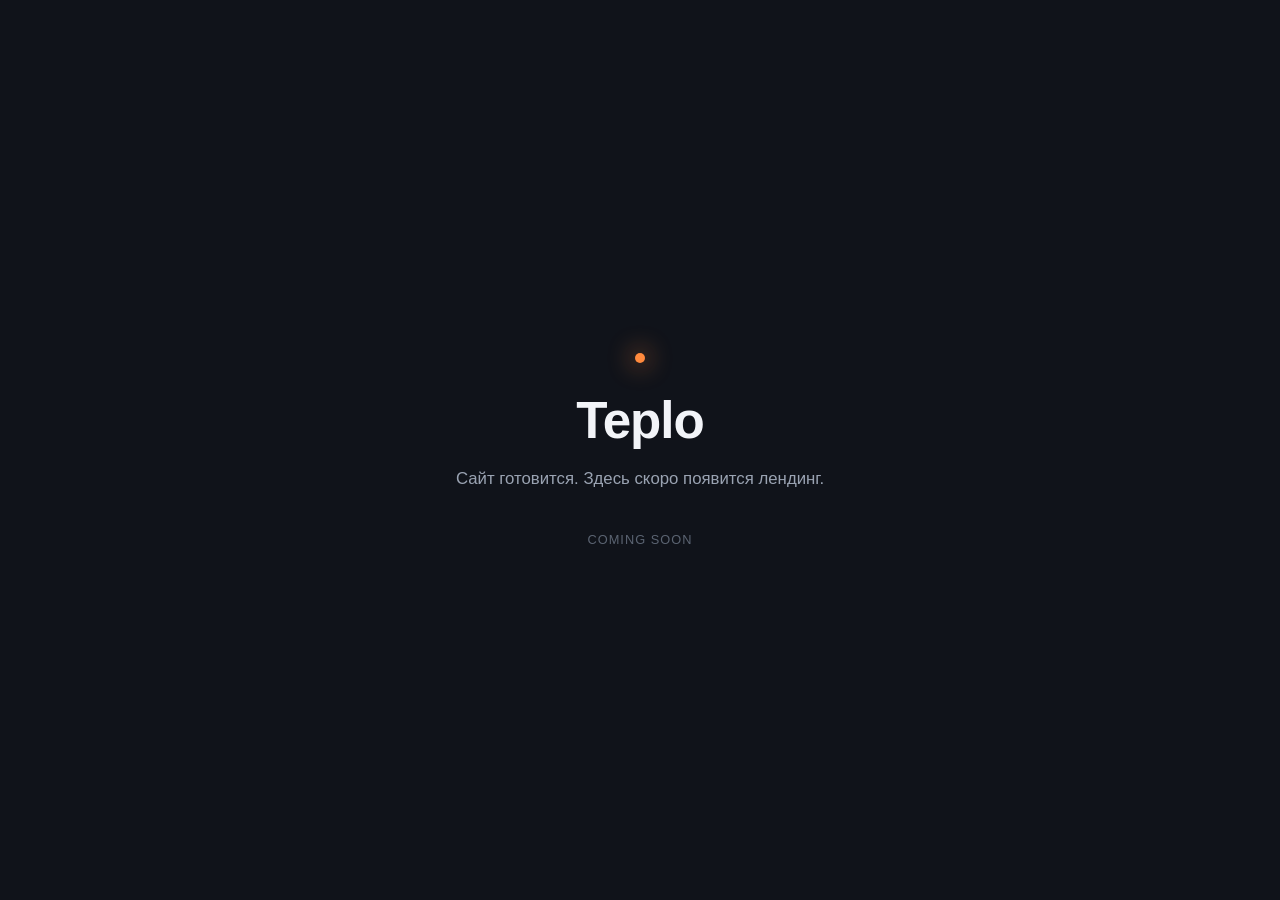
==== index.html @ 53370667 "Placeholder index" ====
<!DOCTYPE html>
<html lang="ru">
<head>
  <meta charset="UTF-8">
  <meta name="viewport" content="width=device-width, initial-scale=1.0">
  <title>Teplo — скоро</title>
  <style>
    * { margin: 0; padding: 0; box-sizing: border-box; }
    html, body { height: 100%; }
    body {
      display: flex;
      align-items: center;
      justify-content: center;
      background: #10131a;
      color: #f2f4f8;
      font-family: -apple-system, "Segoe UI", Roboto, Arial, sans-serif;
      text-align: center;
      padding: 24px;
    }
    .wrap { max-width: 560px; }
    .dot {
      width: 10px; height: 10px; border-radius: 50%;
      background: #ff8a3d; margin: 0 auto 28px;
      box-shadow: 0 0 24px 4px rgba(255, 138, 61, .45);
    }
    h1 { font-size: clamp(2rem, 6vw, 3.2rem); font-weight: 700; letter-spacing: -.02em; }
    p { margin-top: 16px; color: #9aa3b2; font-size: 1.05rem; line-height: 1.6; }
    .hint { margin-top: 40px; font-size: .8rem; color: #5b6472; letter-spacing: .08em; text-transform: uppercase; }
  </style>
</head>
<body>
  <main class="wrap">
    <div class="dot"></div>
    <h1>Teplo</h1>
    <p>Сайт готовится. Здесь скоро появится лендинг.</p>
    <div class="hint">Coming soon</div>
  </main>
</body>
</html>
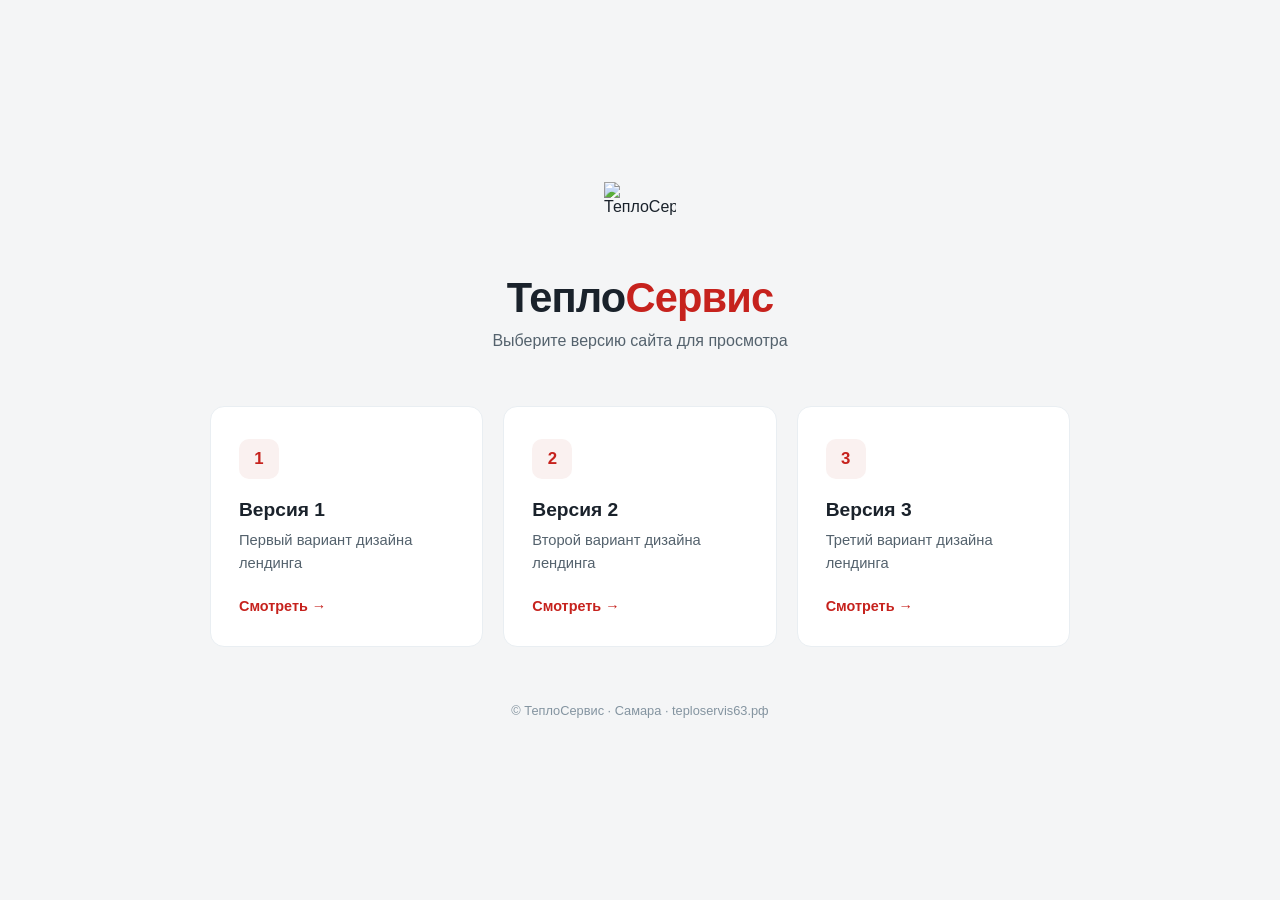
==== commit 2ce0a809: "Replace placeholder with version switcher page" ====
--- a/index.html
+++ b/index.html
@@ -3,37 +3,145 @@
 <head>
   <meta charset="UTF-8">
   <meta name="viewport" content="width=device-width, initial-scale=1.0">
-  <title>Teplo — скоро</title>
+  <title>ТеплоСервис — выбор версии сайта</title>
+  <link rel="icon" type="image/png" href="https://xn--63-dlclatsyhnjed.xn--p1ai/static/assets/img/logo-192.png">
   <style>
     * { margin: 0; padding: 0; box-sizing: border-box; }
-    html, body { height: 100%; }
+    html, body { min-height: 100%; }
     body {
+      font-family: "Inter", -apple-system, "Segoe UI", Roboto, Arial, sans-serif;
+      background: #f4f5f6;
+      color: #1a222b;
+      display: flex;
+      flex-direction: column;
+      align-items: center;
+      justify-content: center;
+      min-height: 100vh;
+      padding: 48px 24px;
+      -webkit-font-smoothing: antialiased;
+    }
+    header {
+      display: flex;
+      flex-direction: column;
+      align-items: center;
+      text-align: center;
+      margin-bottom: 56px;
+    }
+    header img {
+      width: 72px;
+      height: 72px;
+      object-fit: contain;
+      margin-bottom: 20px;
+    }
+    h1 {
+      font-size: clamp(1.8rem, 5vw, 2.6rem);
+      font-weight: 700;
+      letter-spacing: -0.02em;
+    }
+    h1 span { color: #c6221d; }
+    header p {
+      margin-top: 10px;
+      font-size: 1rem;
+      color: #54626d;
+    }
+    .versions {
+      display: grid;
+      grid-template-columns: repeat(3, 1fr);
+      gap: 20px;
+      width: 100%;
+      max-width: 860px;
+    }
+    @media (max-width: 720px) {
+      .versions { grid-template-columns: 1fr; max-width: 360px; }
+      header { margin-bottom: 40px; }
+    }
+    a.card {
+      display: flex;
+      flex-direction: column;
+      background: #fff;
+      border: 1px solid #e9eef2;
+      border-radius: 14px;
+      padding: 32px 28px;
+      text-decoration: none;
+      color: inherit;
+      transition: border-color .2s ease, box-shadow .2s ease, transform .2s ease;
+    }
+    a.card:hover {
+      border-color: #c6221d;
+      box-shadow: 0 10px 30px rgba(26, 34, 43, .08);
+      transform: translateY(-2px);
+    }
+    .num {
+      display: inline-flex;
+      align-items: center;
+      justify-content: center;
+      width: 40px;
+      height: 40px;
+      border-radius: 10px;
+      background: #faf1f0;
+      color: #c6221d;
+      font-weight: 700;
+      font-size: 1.05rem;
+      margin-bottom: 20px;
+    }
+    a.card h2 {
+      font-size: 1.2rem;
+      font-weight: 600;
+      margin-bottom: 8px;
+    }
+    a.card p {
+      font-size: .92rem;
+      line-height: 1.55;
+      color: #54626d;
+      margin-bottom: 24px;
+    }
+    .go {
+      margin-top: auto;
+      font-size: .9rem;
+      font-weight: 600;
+      color: #c6221d;
       display: flex;
       align-items: center;
-      justify-content: center;
-      background: #10131a;
-      color: #f2f4f8;
-      font-family: -apple-system, "Segoe UI", Roboto, Arial, sans-serif;
+      gap: 6px;
+    }
+    a.card:hover .go { gap: 10px; }
+    .go { transition: gap .2s ease; }
+    footer {
+      margin-top: 56px;
+      font-size: .8rem;
+      color: #8494a0;
       text-align: center;
-      padding: 24px;
     }
-    .wrap { max-width: 560px; }
-    .dot {
-      width: 10px; height: 10px; border-radius: 50%;
-      background: #ff8a3d; margin: 0 auto 28px;
-      box-shadow: 0 0 24px 4px rgba(255, 138, 61, .45);
-    }
-    h1 { font-size: clamp(2rem, 6vw, 3.2rem); font-weight: 700; letter-spacing: -.02em; }
-    p { margin-top: 16px; color: #9aa3b2; font-size: 1.05rem; line-height: 1.6; }
-    .hint { margin-top: 40px; font-size: .8rem; color: #5b6472; letter-spacing: .08em; text-transform: uppercase; }
   </style>
 </head>
 <body>
-  <main class="wrap">
-    <div class="dot"></div>
-    <h1>Teplo</h1>
-    <p>Сайт готовится. Здесь скоро появится лендинг.</p>
-    <div class="hint">Coming soon</div>
-  </main>
+  <header>
+    <img src="https://xn--63-dlclatsyhnjed.xn--p1ai/static/assets/img/logo-192.png" alt="ТеплоСервис">
+    <h1>Тепло<span>Сервис</span></h1>
+    <p>Выберите версию сайта для просмотра</p>
+  </header>
+
+  <nav class="versions">
+    <a class="card" href="v1/">
+      <span class="num">1</span>
+      <h2>Версия 1</h2>
+      <p>Первый вариант дизайна лендинга</p>
+      <span class="go">Смотреть →</span>
+    </a>
+    <a class="card" href="v2/">
+      <span class="num">2</span>
+      <h2>Версия 2</h2>
+      <p>Второй вариант дизайна лендинга</p>
+      <span class="go">Смотреть →</span>
+    </a>
+    <a class="card" href="v3/">
+      <span class="num">3</span>
+      <h2>Версия 3</h2>
+      <p>Третий вариант дизайна лендинга</p>
+      <span class="go">Смотреть →</span>
+    </a>
+  </nav>
+
+  <footer>© ТеплоСервис · Самара · teploservis63.рф</footer>
 </body>
 </html>
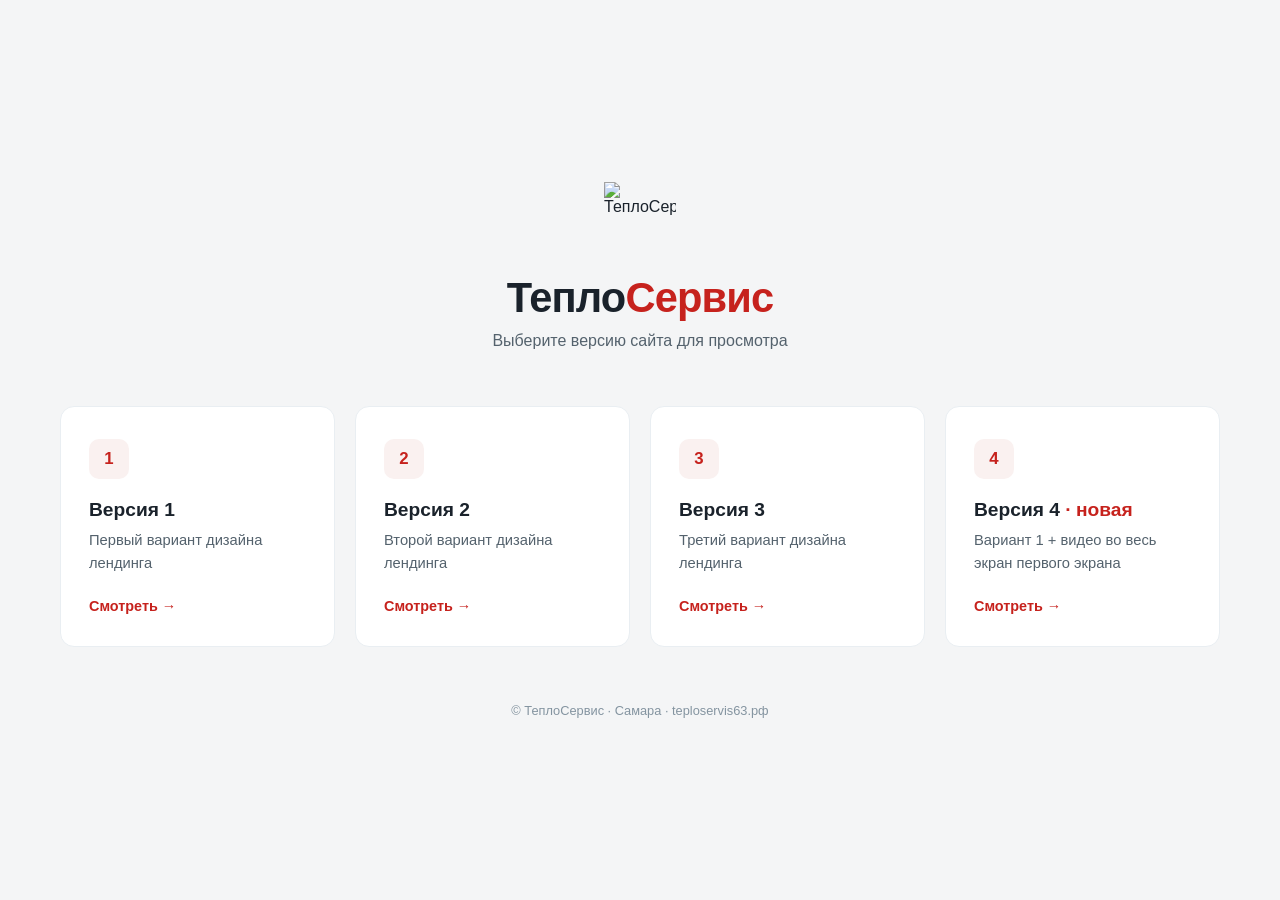
==== commit e456c397: "Add v4: v1 design with fullscreen video hero" ====
--- a/index.html
+++ b/index.html
@@ -51,8 +51,9 @@
       width: 100%;
       max-width: 860px;
     }
+    .versions.wide { max-width: 1160px; grid-template-columns: repeat(4, 1fr); }
     @media (max-width: 720px) {
-      .versions { grid-template-columns: 1fr; max-width: 360px; }
+      .versions, .versions.wide { grid-template-columns: 1fr; max-width: 360px; }
       header { margin-bottom: 40px; }
     }
     a.card {
@@ -121,7 +122,7 @@
     <p>Выберите версию сайта для просмотра</p>
   </header>
 
-  <nav class="versions">
+  <nav class="versions wide">
     <a class="card" href="v1/">
       <span class="num">1</span>
       <h2>Версия 1</h2>
@@ -140,6 +141,12 @@
       <p>Третий вариант дизайна лендинга</p>
       <span class="go">Смотреть →</span>
     </a>
+    <a class="card" href="v4/">
+      <span class="num">4</span>
+      <h2>Версия 4 <span style="color:#c6221d">· новая</span></h2>
+      <p>Вариант 1 + видео во весь экран первого экрана</p>
+      <span class="go">Смотреть →</span>
+    </a>
   </nav>
 
   <footer>© ТеплоСервис · Самара · teploservis63.рф</footer>
